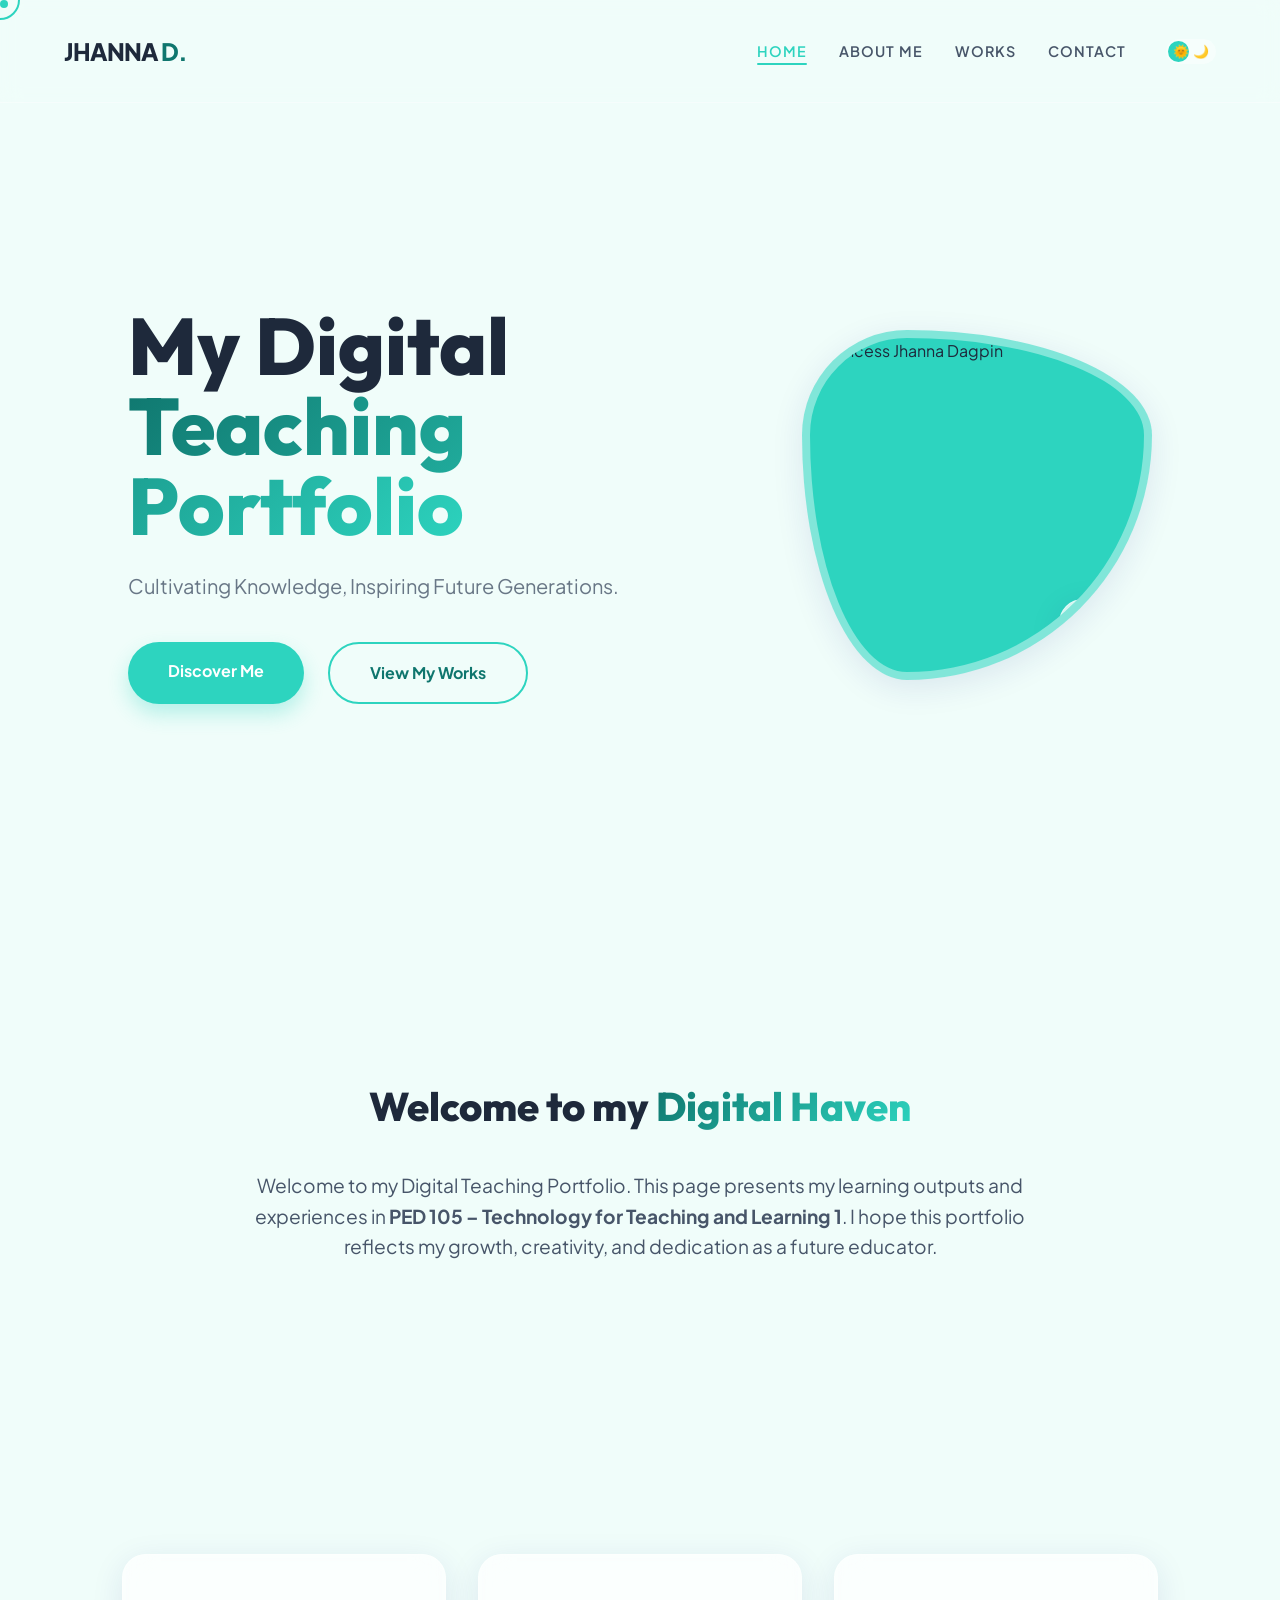
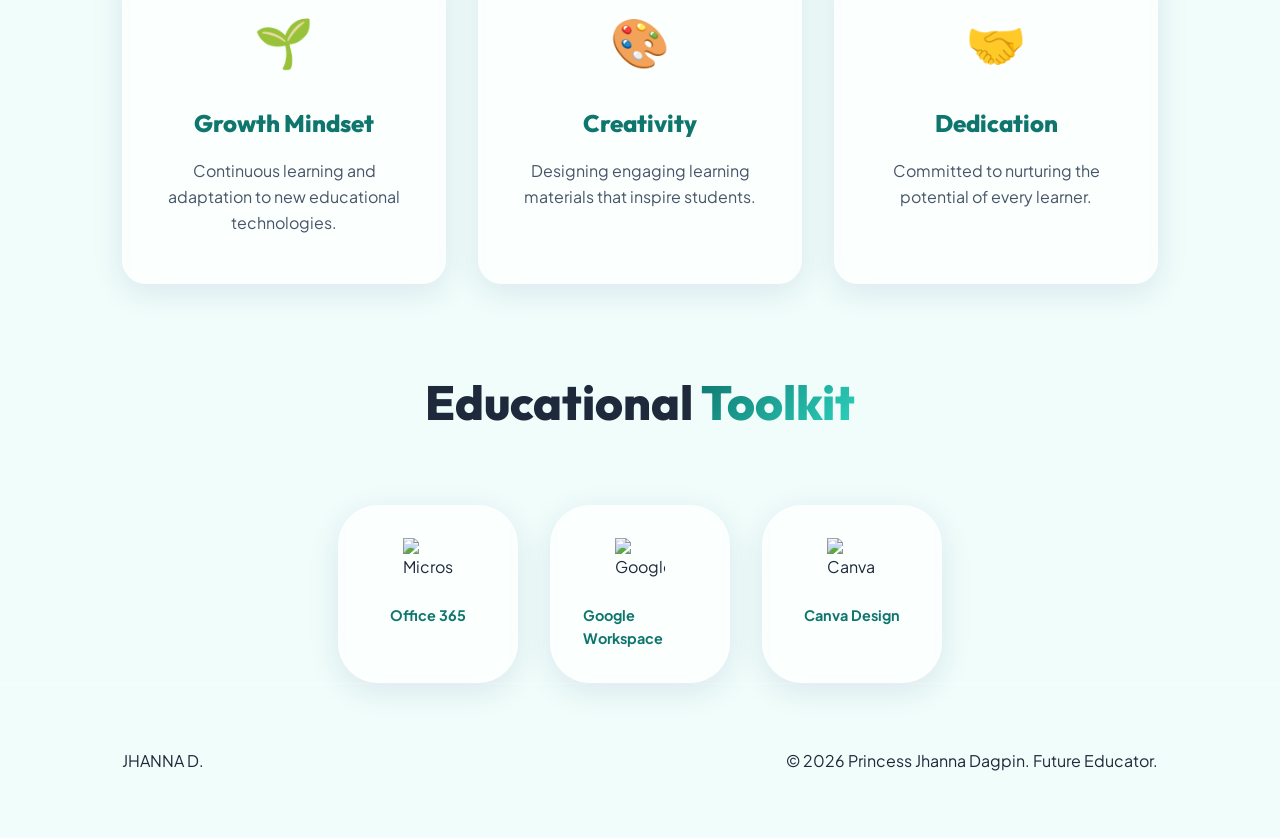
==== index.html @ bd480c18 "Add files via upload" ====
<!DOCTYPE html>
<html lang="en">

<head>
    <meta charset="UTF-8">
    <meta name="viewport" content="width=device-width, initial-scale=1.0">
    <title>Princess Jhanna Dagpin | Digital Teaching Portfolio</title>
    <meta name="description"
        content="Welcome to the Digital Teaching Portfolio of Princess Jhanna Dagpin, BPED 2 student at PED 105.">
    <link rel="preconnect" href="https://fonts.googleapis.com">
    <link rel="preconnect" href="https://fonts.gstatic.com" crossorigin>
    <link
        href="https://fonts.googleapis.com/css2?family=Outfit:wght@300;400;600;800&family=Plus+Jakarta+Sans:wght@300;400;600;700&display=swap"
        rel="stylesheet">
    <link rel="stylesheet" href="style.css">
    <script src="https://cdnjs.cloudflare.com/ajax/libs/three.js/r128/three.min.js"></script>
    <script src="https://cdnjs.cloudflare.com/ajax/libs/gsap/3.12.2/gsap.min.js"></script>
</head>

<body>
    <div id="loader">
        <div class="loader-content">
            <div class="loader-circle"></div>
            <span class="loader-text">JHANNA D.</span>
        </div>
    </div>

    <div class="cursor"></div>
    <div class="cursor-follower"></div>

    <div id="canvas-container"></div>

    <nav>
        <div class="logo">JHANNA<span> D.</span></div>
        <ul class="nav-links">
            <li><a href="index.html" class="active">Home</a></li>
            <li><a href="about.html">About Me</a></li>
            <li><a href="works.html">Works</a></li>
            <li><a href="contact.html">Contact</a></li>
            <div id="theme-toggle" class="theme-btn">
                <span class="sun">🌞</span>
                <span class="moon">🌙</span>
            </div>
        </ul>
    </nav>

    <main>
        <section id="hero">
            <div class="hero-content">
                <h1 class="reveal">My Digital<br><span class="accent">Teaching Portfolio</span></h1>
                <p class="hero-subtitle reveal">Cultivating Knowledge, Inspiring Future Generations.</p>
                <div class="hero-cta reveal">
                    <a href="about.html" class="btn primary">Discover Me</a>
                    <a href="works.html" class="btn secondary">View My Works</a>
                </div>
            </div>
            <div class="hero-visual reveal">
                <div class="profile-frame">
                    <img src="assets/about_profile.jpg" alt="Princess Jhanna Dagpin" class="profile-img">
                    <div class="floating-badge glass">
                        <span>BPED 2</span>
                    </div>
                </div>
            </div>
        </section>

        <section id="welcome">
            <div class="container">
                <div class="glass-panel welcome-card">
                    <h2>Welcome to my <span class="accent">Digital Haven</span></h2>
                    <p class="welcome-text">
                        Welcome to my Digital Teaching Portfolio. This page presents my learning outputs and experiences
                        in <strong>PED 105 – Technology for Teaching and Learning 1</strong>. I hope this portfolio
                        reflects my growth, creativity, and dedication as a future educator.
                    </p>
                </div>
            </div>
        </section>

        <section id="values">
            <div class="container">
                <div class="values-grid">
                    <div class="value-card glass">
                        <div class="value-icon">🌱</div>
                        <h3>Growth Mindset</h3>
                        <p>Continuous learning and adaptation to new educational technologies.</p>
                    </div>
                    <div class="value-card glass">
                        <div class="value-icon">🎨</div>
                        <h3>Creativity</h3>
                        <p>Designing engaging learning materials that inspire students.</p>
                    </div>
                    <div class="value-card glass">
                        <div class="value-icon">🤝</div>
                        <h3>Dedication</h3>
                        <p>Committed to nurturing the potential of every learner.</p>
                    </div>
                </div>
            </div>
        </section>

        <section id="tools">
            <div class="container">
                <h2 class="section-title">Educational <span class="accent">Toolkit</span></h2>
                <div class="tools-container">
                    <div class="tool-item glass">
                        <img src="https://cdn-icons-png.flaticon.com/512/732/732221.png" alt="Microsoft"
                            class="tool-icon">
                        <span>Office 365</span>
                    </div>
                    <div class="tool-item glass">
                        <img src="https://cdn-icons-png.flaticon.com/512/2991/2991148.png" alt="Google"
                            class="tool-icon">
                        <span>Google Workspace</span>
                    </div>
                    <div class="tool-item glass">
                        <img src="https://cdn-icons-png.flaticon.com/512/5968/5968923.png" alt="Canva"
                            class="tool-icon">
                        <span>Canva Design</span>
                    </div>
                </div>
            </div>
        </section>
    </main>

    <footer>
        <div class="container">
            <div class="footer-content">
                <div class="footer-logo">JHANNA<span> D.</span></div>
                <p>&copy; 2026 Princess Jhanna Dagpin. Future Educator.</p>
            </div>
        </div>
    </footer>

    <script src="script.js"></script>
</body>

</html>
---- style.css ----
:root {
    --mint-light: #f0fdfa;
    --mint-primary: #5eead4;
    --mint-vibrant: #2dd4bf;
    --mint-dark: #0f766e;
    --bg-dark: #020617;
    --text-primary: #1e293b;
    --text-secondary: #475569;
    --glass: rgba(255, 255, 255, 0.7);
    --glass-border: rgba(255, 255, 255, 0.4);
    --shadow: 0 8px 32px 0 rgba(31, 38, 135, 0.1);
}

[data-theme="dark"] {
    --mint-light: #0d1117;
    --text-primary: #f0fdfa;
    --text-secondary: #94a3b8;
    --glass: rgba(15, 23, 42, 0.86);
    --glass-border: rgba(94, 234, 212, 0.2);
    --bg-dark: #020617;
}

.theme-btn {
    width: 50px;
    height: 25px;
    background: var(--glass-border);
    border-radius: 20px;
    position: relative;
    cursor: pointer;
    display: flex;
    align-items: center;
    justify-content: space-around;
    padding: 0 5px;
    margin-left: 2rem;
    transition: all 0.3s ease;
}

.theme-btn span {
    font-size: 0.8rem;
    z-index: 1;
}

.theme-btn::after {
    content: '';
    position: absolute;
    width: 21px;
    height: 21px;
    background: var(--mint-vibrant);
    border-radius: 50%;
    left: 2px;
    transition: all 0.3s cubic-bezier(0.175, 0.885, 0.32, 1.275);
}

[data-theme="dark"] .theme-btn::after {
    left: 27px;
}

* {
    margin: 0;
    padding: 0;
    box-sizing: border-box;
}

body {
    font-family: 'Plus Jakarta Sans', sans-serif;
    background-color: var(--mint-light);
    color: var(--text-primary);
    overflow-x: hidden;
    line-height: 1.6;
}

h1,
h2,
h3 {
    font-family: 'Outfit', sans-serif;
    font-weight: 800;
}

/* Three.js Canvas Container */
#canvas-container {
    position: fixed;
    top: 0;
    left: 0;
    width: 100%;
    height: 100vh;
    z-index: -1;
    pointer-events: none;
}

/* Navigation */
nav {
    display: flex;
    justify-content: space-between;
    align-items: center;
    padding: 2rem 5%;
    position: fixed;
    width: 100%;
    top: 0;
    z-index: 100;
    backdrop-filter: blur(10px);
    background: rgba(240, 253, 250, 0.5);
    border-bottom: 1px solid var(--glass-border);
}

.logo {
    font-size: 1.5rem;
    font-weight: 800;
    letter-spacing: -1px;
    color: var(--text-primary);
}

.logo span {
    color: var(--mint-dark);
}

.nav-links {
    display: flex;
    align-items: center;
    list-style: none;
    gap: 0.5rem;
}

.nav-links li a {
    text-decoration: none;
    color: var(--text-secondary);
    margin-left: 1.5rem;
    font-weight: 600;
    font-size: 0.9rem;
    transition: all 0.3s ease;
    text-transform: uppercase;
    letter-spacing: 1px;
    position: relative;
    padding: 5px 0;
}

.nav-links li a:hover,
.nav-links li a.active {
    color: var(--mint-vibrant);
}

.nav-links li a.active::after {
    content: '';
    position: absolute;
    bottom: 0;
    left: 0;
    width: 100%;
    height: 2px;
    background: var(--mint-vibrant);
    border-radius: 5px;
}

/* About Page Specifics */
#about-hero {
    padding: 120px 0;
}

.about-grid {
    display: grid;
    grid-template-columns: 1fr 1.5fr;
    gap: 4rem;
    align-items: center;
}

.profile-card {
    padding: 10px;
    border-radius: 40px !important;
    overflow: hidden;
}

.about-img {
    width: 100%;
    height: auto;
    border-radius: 30px;
}

.about-text-card {
    padding: 3rem;
    text-align: left;
}

.about-text-card p {
    font-size: 1.1rem;
    margin-bottom: 2rem;
    color: var(--text-secondary);
}

.quote-box {
    border-left: 5px solid var(--mint-vibrant);
    padding-left: 1.5rem;
    margin-top: 3rem;
    font-style: italic;
    color: var(--mint-dark);
    font-weight: 600;
    font-size: 1.2rem;
}

/* Works Hero */
#works-hero {
    padding: 100px 0 50px;
}

.text-center {
    text-align: center;
}

/* Main Content */
main {
    padding-top: 100px;
}

.container {
    max-width: 1100px;
    margin: 0 auto;
    padding: 0 2rem;
}

/* Hero Section */
#hero {
    height: 90vh;
    display: flex;
    align-items: center;
    justify-content: space-between;
    padding: 0 10%;
    position: relative;
}

.hero-content {
    max-width: 600px;
}

h1 {
    font-size: clamp(3rem, 8vw, 5rem);
    line-height: 1;
    margin-bottom: 1.5rem;
    color: var(--text-primary);
}

.accent {
    background: linear-gradient(135deg, var(--mint-dark), var(--mint-vibrant));
    -webkit-background-clip: text;
    background-clip: text;
    -webkit-text-fill-color: transparent;
}

.hero-subtitle {
    font-size: 1.25rem;
    color: var(--text-secondary);
    margin-bottom: 2.5rem;
    opacity: 0.8;
}

.hero-cta {
    display: flex;
    gap: 1.5rem;
}

.btn {
    padding: 1rem 2.5rem;
    border-radius: 50px;
    text-decoration: none;
    font-weight: 700;
    transition: all 0.3s cubic-bezier(0.175, 0.885, 0.32, 1.275);
    display: inline-block;
}

.btn.primary {
    background: var(--mint-vibrant);
    color: white;
    box-shadow: 0 10px 20px rgba(45, 212, 191, 0.3);
}

.btn.primary:hover {
    transform: translateY(-5px);
    box-shadow: 0 15px 30px rgba(45, 212, 191, 0.4);
}

.btn.secondary {
    border: 2px solid var(--mint-vibrant);
    color: var(--mint-dark);
}

.btn.secondary:hover {
    background: var(--mint-light);
    transform: translateY(-5px);
}

/* Glass Panels */
.glass {
    background: var(--glass);
    backdrop-filter: blur(16px);
    -webkit-backdrop-filter: blur(16px);
    border: 1px solid var(--glass-border);
    border-radius: 24px;
    box-shadow: var(--shadow);
}

.hero-visual {
    flex: 1;
    display: flex;
    justify-content: flex-end;
    align-items: center;
}

.profile-frame {
    position: relative;
    width: 350px;
    height: 350px;
    border-radius: 30% 70% 70% 30% / 30% 30% 70% 70%;
    overflow: hidden;
    border: 8px solid var(--glass-border);
    box-shadow: var(--shadow);
    background: var(--mint-vibrant);
    animation: morph 8s ease-in-out infinite;
}

@keyframes morph {

    0%,
    100% {
        border-radius: 30% 70% 70% 30% / 30% 30% 70% 70%;
    }

    50% {
        border-radius: 60% 40% 30% 70% / 60% 30% 70% 40%;
    }
}

.profile-img {
    width: 100%;
    height: 100%;
    object-fit: cover;
    transition: transform 0.5s ease;
}

.profile-frame:hover .profile-img {
    transform: scale(1.1);
}

.floating-badge {
    position: absolute;
    bottom: 20px;
    right: -20px;
    padding: 0.8rem 1.5rem;
    font-weight: 800;
    color: var(--mint-dark);
    transform: rotate(-10deg);
}

.floating-card {
    padding: 2rem;
    display: flex;
    align-items: center;
    gap: 1.5rem;
    animation: float 6s ease-in-out infinite;
}

@keyframes float {

    0%,
    100% {
        transform: translateY(0) rotate(0);
    }

    50% {
        transform: translateY(-30px) rotate(5deg);
    }
}

.card-icon {
    width: 60px;
    height: 60px;
}

/* 3D Gallery Section */
#gallery {
    padding: 120px 0;
    background: radial-gradient(circle at center, rgba(45, 212, 191, 0.1) 0%, transparent 60%);
    overflow: hidden;
}

#gallery-container {
    height: 800px;
    width: 100%;
    position: relative;
    cursor: grab;
    margin-top: 2rem;
    overflow: hidden;
    border-radius: 40px !important;
    border: 2px solid rgba(45, 212, 191, 0.3);
    box-shadow: 0 0 50px rgba(45, 212, 191, 0.1);
}

/* Loader & Animations */
#loader {
    position: fixed;
    top: 0;
    left: 0;
    width: 100%;
    height: 100vh;
    background: var(--mint-light);
    display: flex;
    justify-content: center;
    align-items: center;
    z-index: 10000;
    transition: opacity 0.8s ease, visibility 0.8s;
}

.loader-content {
    text-align: center;
}

.loader-circle {
    width: 60px;
    height: 60px;
    border: 4px solid var(--mint-vibrant);
    border-top: 4px solid transparent;
    border-radius: 50%;
    animation: spin 1s cubic-bezier(0.55, 0.055, 0.675, 0.19) infinite;
    margin-bottom: 1.5rem;
    display: inline-block;
}

@keyframes spin {
    to {
        transform: rotate(360deg);
    }
}

/* Shared Component Logic */
.reveal-on-scroll {
    opacity: 0;
    transform: translateY(30px);
    transition: all 0.8s cubic-bezier(0.22, 1, 0.36, 1);
}

.reveal-on-scroll.visible {
    opacity: 1;
    transform: translateY(0);
}

.loader-text {
    display: block;
    font-size: 1.2rem;
    font-weight: 800;
    letter-spacing: 2px;
    color: var(--mint-dark);
}

@keyframes spin {
    to {
        transform: rotate(360deg);
    }
}

/* Custom Cursor */
.cursor {
    width: 8px;
    height: 8px;
    background: var(--mint-vibrant);
    border-radius: 50%;
    position: fixed;
    pointer-events: none;
    z-index: 9999;
}

.cursor-follower {
    width: 40px;
    height: 40px;
    border: 2px solid var(--mint-vibrant);
    border-radius: 50%;
    position: fixed;
    pointer-events: none;
    z-index: 9998;
    transition: transform 0.1s ease-out;
}

/* Values Section */
#values {
    padding: 80px 0;
}

.values-grid {
    display: grid;
    grid-template-columns: repeat(auto-fit, minmax(280px, 1fr));
    gap: 2rem;
}

.value-card {
    padding: 3rem 2rem;
    text-align: center;
    transition: all 0.4s cubic-bezier(0.175, 0.885, 0.32, 1.275);
}

.value-card:hover {
    transform: translateY(-10px);
    background: white;
}

.value-icon {
    font-size: 3rem;
    margin-bottom: 1.5rem;
}

.value-card h3 {
    font-size: 1.5rem;
    margin-bottom: 1rem;
    color: var(--mint-dark);
}

.value-card p {
    color: var(--text-secondary);
}

/* Reveal on Scroll */
.reveal-on-scroll {
    opacity: 0;
    transform: translateY(50px);
    transition: all 1s cubic-bezier(0.23, 1, 0.32, 1);
}

.reveal-on-scroll.visible {
    opacity: 1;
    transform: translateY(0);
}

/* Tilt effect class */
.tilt-card {
    transform-style: preserve-3d;
}

.tilt-content {
    transform: translateZ(50px);
}

/* Tools Section */
.tools-container {
    display: flex;
    justify-content: center;
    gap: 2rem;
    flex-wrap: wrap;
    margin-top: 3rem;
}

.tool-item {
    padding: 2rem;
    display: flex;
    flex-direction: column;
    align-items: center;
    gap: 1rem;
    width: 180px;
    transition: all 0.4s ease;
    border-radius: 40px !important;
}

.tool-item:hover {
    transform: translateY(-15px) scale(1.05);
    background: white;
}

.tool-icon {
    width: 50px;
    height: 50px;
}

.tool-item span {
    font-weight: 700;
    font-size: 0.9rem;
    color: var(--mint-dark);
}

/* Contact Section */
#contact {
    padding: 100px 0;
}

.contact-card {
    padding: 5rem;
    border-radius: 60px !important;
    text-align: center;
    overflow: hidden;
    position: relative;
}

.contact-card::before {
    content: '';
    position: absolute;
    top: -50%;
    left: -50%;
    width: 200%;
    height: 200%;
    background: radial-gradient(circle, rgba(94, 234, 212, 0.1) 0%, transparent 70%);
}

.contact-info h2 {
    font-size: 3rem;
    margin-bottom: 2rem;
}

.contact-info p {
    font-size: 1.2rem;
    color: var(--text-secondary);
    max-width: 600px;
    margin: 0 auto 3rem;
}

.contact-btn {
    padding: 1.2rem 3rem;
    background: var(--text-primary);
    color: var(--mint-light);
    text-decoration: none;
    border-radius: 50px;
    font-weight: 800;
    font-size: 1.1rem;
    display: inline-block;
    transition: all 0.3s ease;
}

.contact-btn:hover {
    transform: scale(1.05);
    background: var(--mint-dark);
}

.social-icons {
    margin-top: 3rem;
    display: flex;
    justify-content: center;
    gap: 2rem;
    color: var(--mint-vibrant);
    font-weight: 800;
    cursor: pointer;
}

.contact-details-grid {
    display: grid;
    grid-template-columns: repeat(auto-fit, minmax(280px, 1fr));
    gap: 2rem;
    margin: 4rem 0;
}

.contact-item-card {
    padding: 2.5rem 2rem;
    display: flex;
    align-items: center;
    gap: 1.5rem;
    transition: all 0.5s cubic-bezier(0.175, 0.885, 0.32, 1.275);
    text-align: left;
}

.contact-item-card:hover {
    transform: translateY(-12px) scale(1.03);
    background: var(--glass);
    border-color: var(--mint-vibrant);
}

.item-icon {
    font-size: 2.5rem;
    background: rgba(45, 212, 191, 0.1);
    width: 70px;
    height: 70px;
    display: flex;
    align-items: center;
    justify-content: center;
    border-radius: 20px;
}

.item-text .label {
    display: block;
    font-size: 0.8rem;
    text-transform: uppercase;
    letter-spacing: 2px;
    color: var(--mint-dark);
    font-weight: 800;
    margin-bottom: 0.2rem;
}

.item-text .value {
    font-size: 1.1rem;
    font-weight: 600;
    color: var(--text-primary);
}

.section-subtitle {
    font-size: 1.25rem;
    color: var(--text-secondary);
    margin: 1.5rem 0 3rem;
}

/* Footer Reveal */
footer {
    padding: 3rem 0;
    border-top: 1px solid var(--glass-border);
}

/* Welcome Section */
#welcome {
    padding: 100px 0;
}

.welcome-card {
    padding: 4rem;
    text-align: center;
}

.welcome-card h2 {
    font-size: 2.5rem;
    margin-bottom: 2rem;
}

.welcome-text {
    font-size: 1.2rem;
    color: var(--text-secondary);
    max-width: 800px;
    margin: 0 auto 3rem;
}

.profile-info {
    display: grid;
    grid-template-columns: repeat(auto-fit, minmax(200px, 1fr));
    gap: 2rem;
    text-align: left;
    background: rgba(45, 212, 191, 0.1);
    padding: 2rem;
    border-radius: 20px;
}

.info-item .label {
    display: block;
    font-size: 0.8rem;
    text-transform: uppercase;
    letter-spacing: 1px;
    color: var(--mint-dark);
    margin-bottom: 0.5rem;
    font-weight: 700;
}

.info-item .value {
    font-size: 1.1rem;
    font-weight: 600;
}

/* Portfolio Section */
#portfolio {
    padding: 100px 0;
}

.section-title {
    text-align: center;
    font-size: 3rem;
    margin-bottom: 4rem;
}

.portfolio-grid {
    display: grid;
    grid-template-columns: repeat(auto-fit, minmax(320px, 1fr));
    gap: 2rem;
}

.work-card {
    overflow: hidden;
    transition: all 0.5s ease;
    cursor: pointer;
}

.work-card:hover {
    transform: translateY(-15px) scale(1.02);
}

.work-img {
    height: 240px;
    background: linear-gradient(45deg, var(--mint-light), var(--mint-vibrant));
    border-radius: 20px;
    margin: 15px;
    position: relative;
    overflow: hidden;
}

.work-img::after {
    content: '';
    position: absolute;
    top: 0;
    left: 0;
    width: 100%;
    height: 100%;
    background: rgba(255, 255, 255, 0.2);
    transform: skewX(-45deg) translateX(-150%);
    transition: 0.5s;
}

.work-card:hover .work-img::after {
    transform: skewX(-45deg) translateX(150%);
}

.work-info {
    padding: 1.5rem 2rem 2rem;
}

.work-info h3 {
    margin-bottom: 0.5rem;
}

.tag {
    display: inline-block;
    padding: 0.4rem 1rem;
    background: var(--mint-light);
    color: var(--mint-dark);
    border-radius: 50px;
    font-size: 0.8rem;
    font-weight: 700;
    margin-top: 1rem;
}

/* Footer */
footer {
    padding: 4rem 0;
    border-top: 1px solid var(--glass-border);
}

.footer-content {
    display: flex;
    justify-content: space-between;
    align-items: center;
}

/* Mobile & Tablet Optimizations */
@media (max-width: 992px) {
    .about-grid {
        grid-template-columns: 1fr;
        gap: 2rem;
    }

    .hero-visual {
        justify-content: center;
        margin-top: 3rem;
    }
}

@media (max-width: 768px) {
    nav {
        padding: 1rem 5%;
    }

    .nav-links li a {
        margin-left: 0.8rem;
        font-size: 0.8rem;
    }

    .profile-frame {
        width: 280px;
        height: 280px;
    }

    h1 {
        font-size: 2.8rem;
    }

    .contact-card {
        padding: 2.5rem;
    }

    #gallery-container {
        height: 400px;
    }

    .cursor,
    .cursor-follower {
        display: none !important;
    }

    /* Disable custom cursor on touch */
}

/* Scrollbar Styling */
::-webkit-scrollbar {
    width: 10px;
}

::-webkit-scrollbar-track {
    background: var(--mint-light);
}

::-webkit-scrollbar-thumb {
    background: var(--mint-vibrant);
    border-radius: 10px;
}

::-webkit-scrollbar-thumb:hover {
    background: var(--mint-dark);
}

@media (max-width: 768px) {
    #hero {
        flex-direction: column;
        justify-content: center;
        text-align: center;
        height: auto;
        padding-top: 100px;
    }

    .hero-cta {
        justify-content: center;
    }

    .hero-visual {
        margin-top: 4rem;
    }

    .welcome-card {
        padding: 2rem;
    }
}
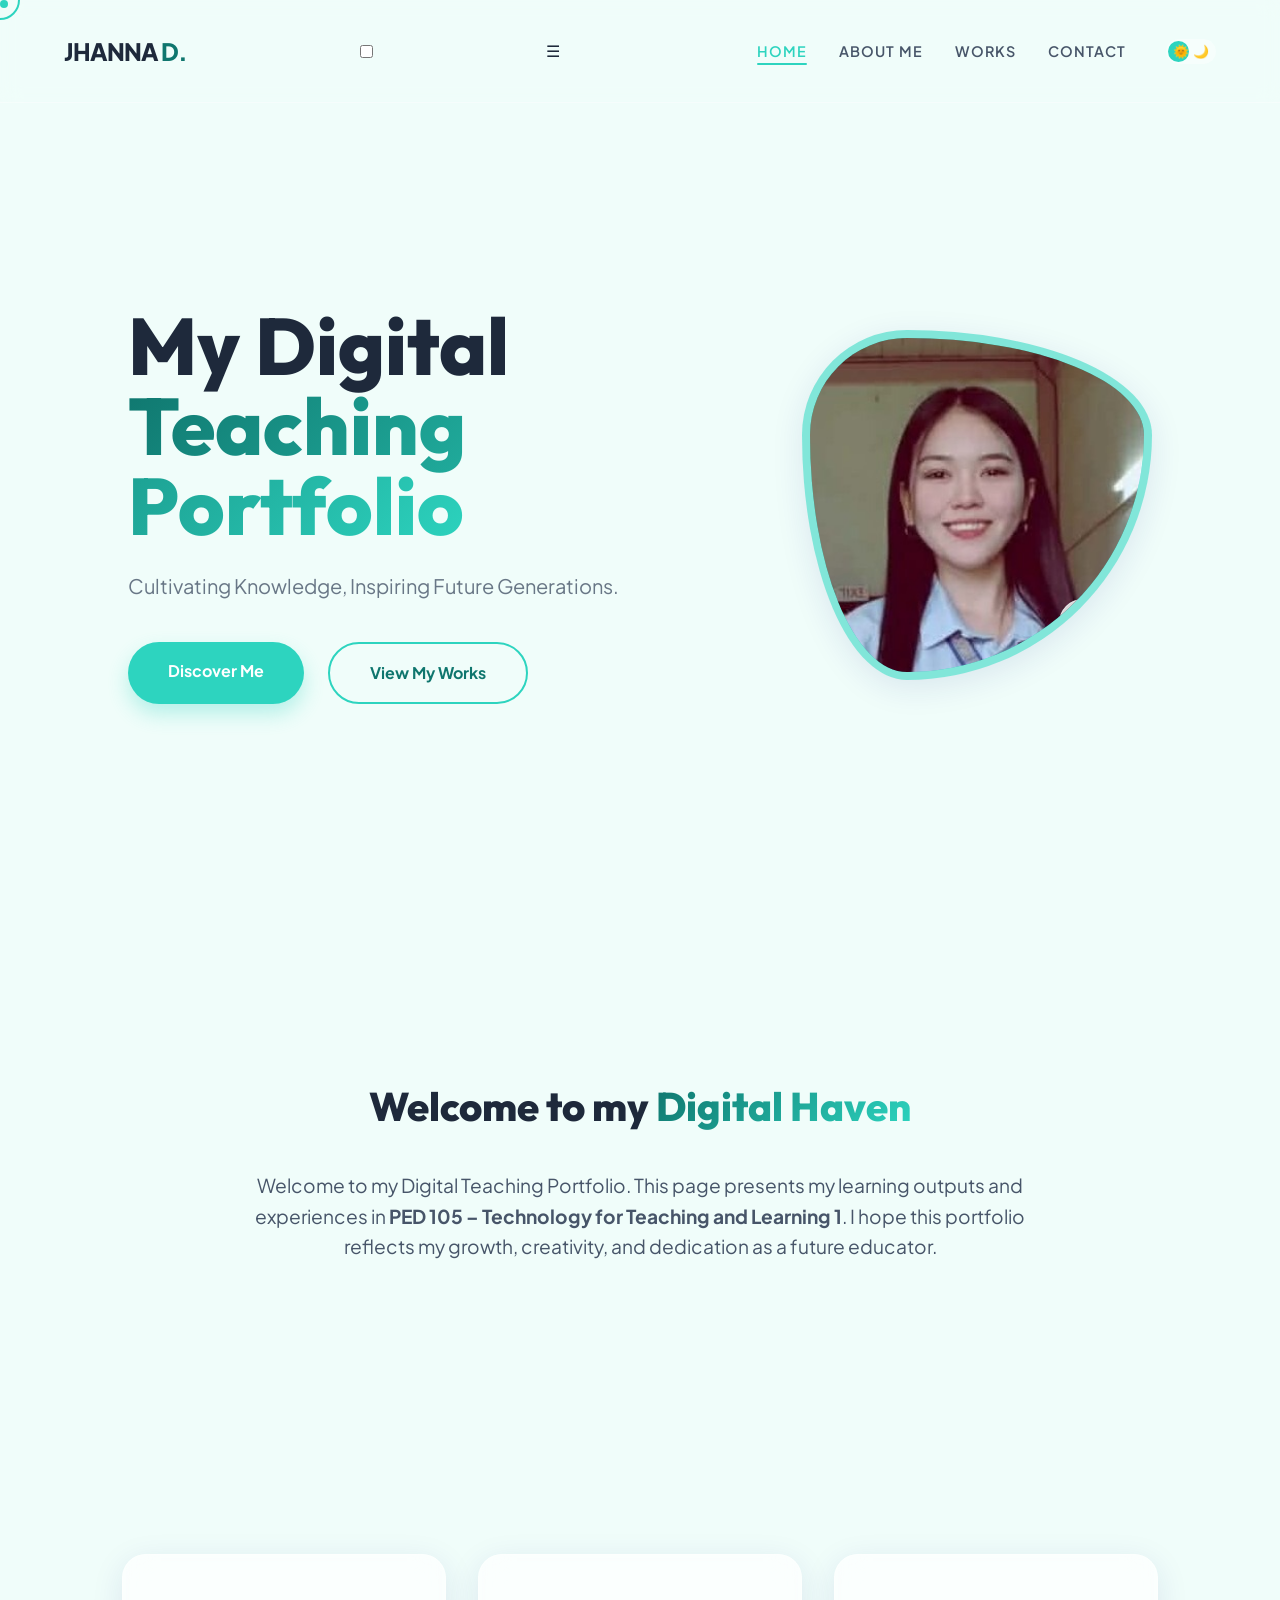
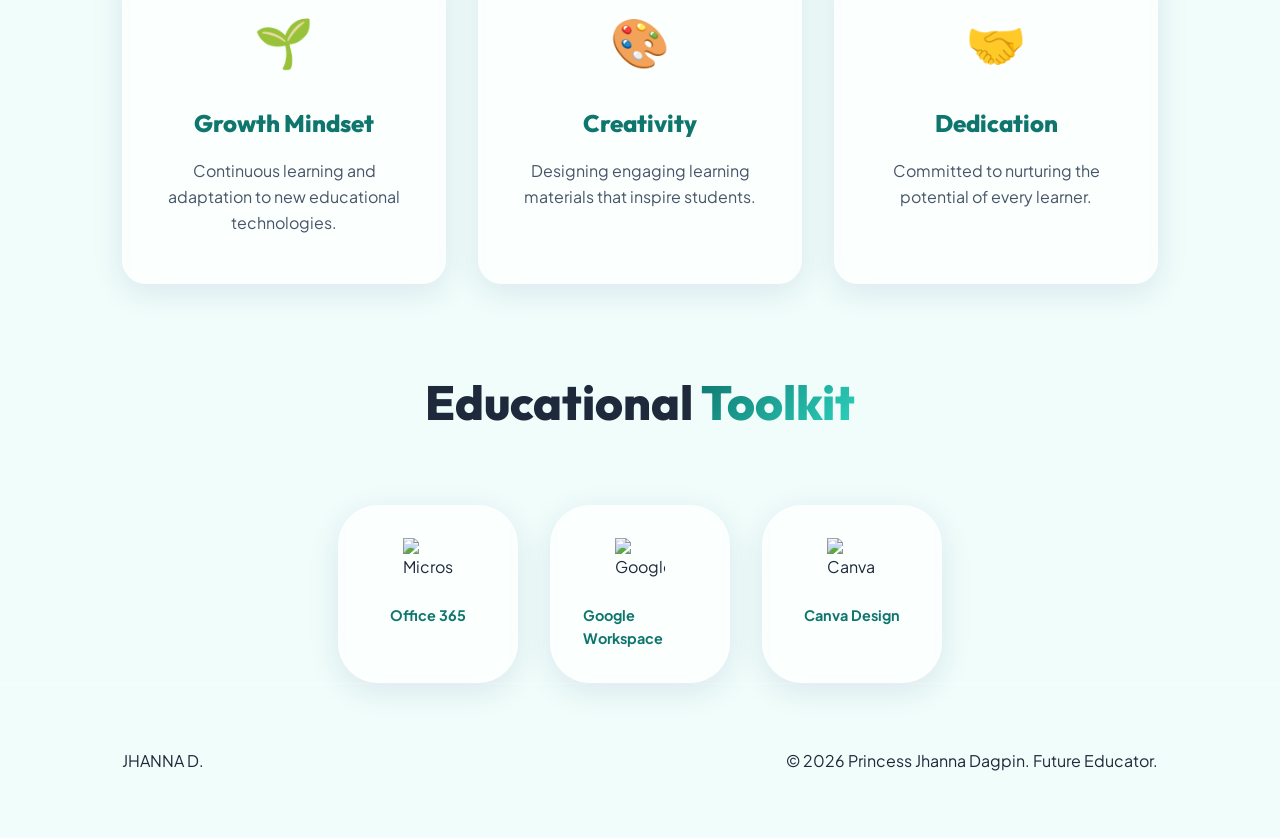
==== commit 5ed8312c: "Update index.html" ====
--- a/index.html
+++ b/index.html
@@ -32,15 +32,19 @@
 
     <nav>
         <div class="logo">JHANNA<span> D.</span></div>
+        <input type="checkbox" id="menu-toggle">
+        <label for="menu-toggle" class="menu-icon">&#9776;</label>
         <ul class="nav-links">
             <li><a href="index.html" class="active">Home</a></li>
             <li><a href="about.html">About Me</a></li>
             <li><a href="works.html">Works</a></li>
             <li><a href="contact.html">Contact</a></li>
-            <div id="theme-toggle" class="theme-btn">
-                <span class="sun">🌞</span>
-                <span class="moon">🌙</span>
-            </div>
+            <li>
+                <div id="theme-toggle" class="theme-btn">
+                    <span class="sun">🌞</span>
+                    <span class="moon">🌙</span>
+                </div>
+            </li>
         </ul>
     </nav>
 
@@ -56,7 +60,7 @@
             </div>
             <div class="hero-visual reveal">
                 <div class="profile-frame">
-                    <img src="assets/about_profile.jpg" alt="Princess Jhanna Dagpin" class="profile-img">
+                    <img src="about_profile.jpg" alt="Princess Jhanna Dagpin" class="profile-img">
                     <div class="floating-badge glass">
                         <span>BPED 2</span>
                     </div>
@@ -135,4 +139,4 @@
     <script src="script.js"></script>
 </body>
 
-</html>+</html>
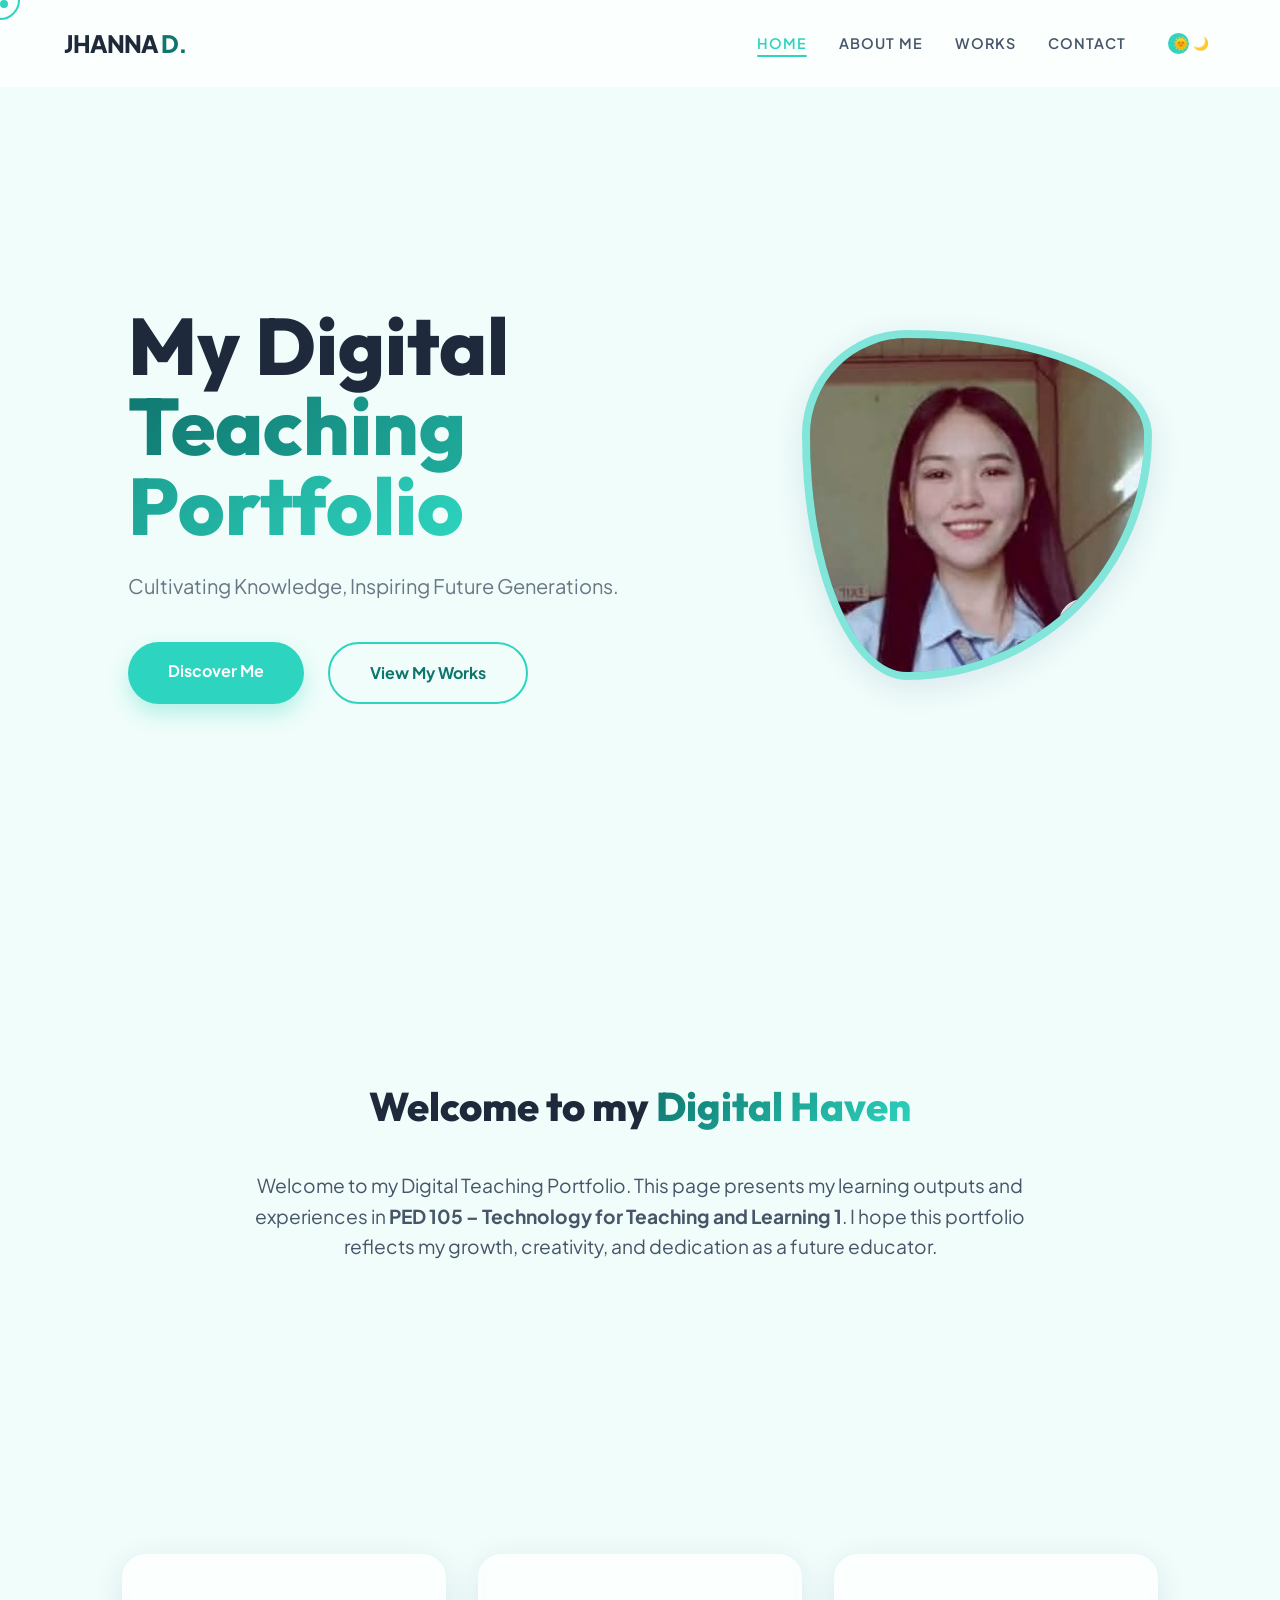
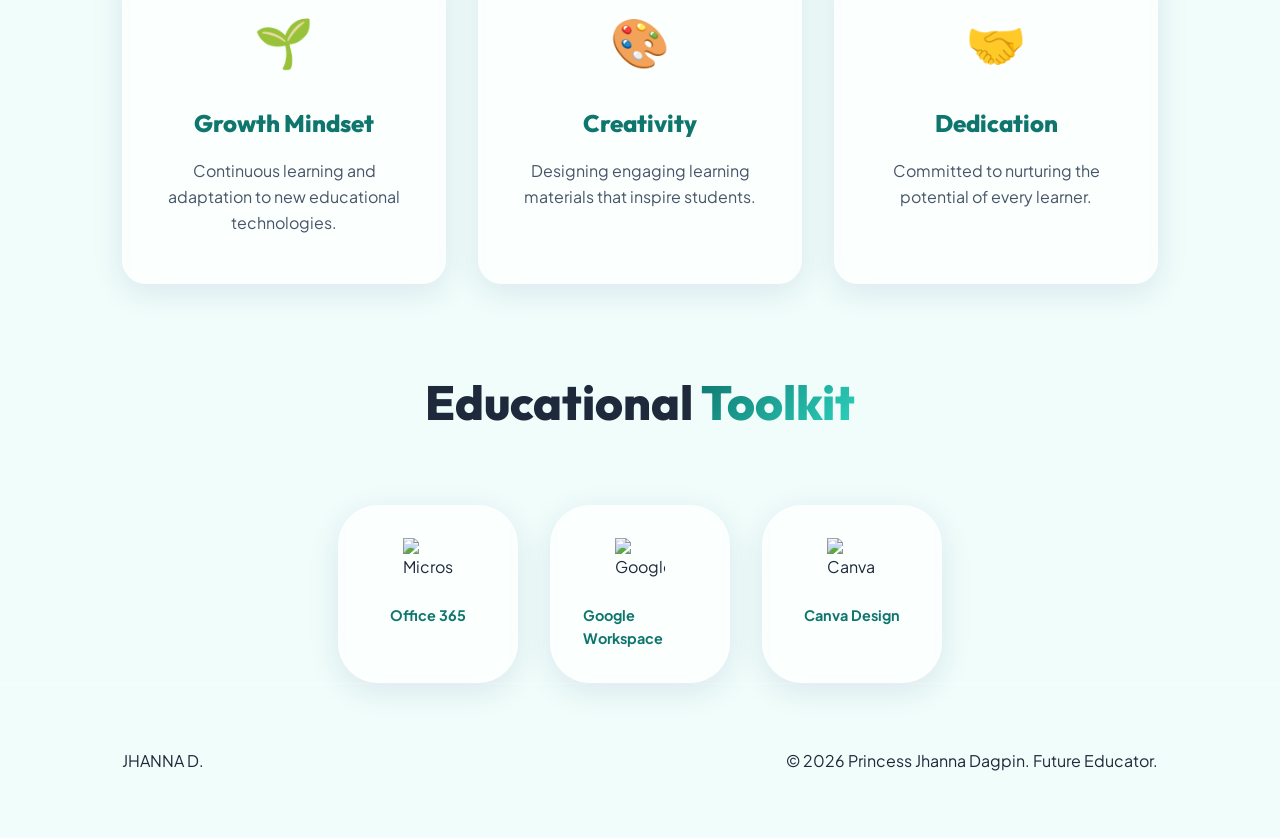
==== commit 5eb49245: "Update index.html" ====
--- a/index.html
+++ b/index.html
@@ -19,10 +19,16 @@
 
 <body>
     <div id="loader">
+        <div id="intro-3d"></div>
         <div class="loader-content">
             <div class="loader-circle"></div>
-            <span class="loader-text">JHANNA D.</span>
+            <div class="loader-ui">
+                <span class="loader-text">JHANNA D.</span>
+                <button id="launch-btn" class="btn primary">Launch Experience</button>
+                <p class="audio-note">Sound recommended 🎵</p>
+            </div>
         </div>
+        <audio id="intro-audio" src="courage.mp3" loop></audio>
     </div>
 
     <div class="cursor"></div>
--- a/style.css
+++ b/style.css
@@ -92,14 +92,16 @@
     display: flex;
     justify-content: space-between;
     align-items: center;
-    padding: 2rem 5%;
+    padding: 1.5rem 5%;
     position: fixed;
     width: 100%;
     top: 0;
-    z-index: 100;
-    backdrop-filter: blur(10px);
-    background: rgba(240, 253, 250, 0.5);
+    z-index: 1000;
+    backdrop-filter: blur(15px);
+    -webkit-backdrop-filter: blur(15px);
+    background: var(--glass);
     border-bottom: 1px solid var(--glass-border);
+    transition: all 0.3s ease;
 }
 
 .logo {
@@ -107,10 +109,23 @@
     font-weight: 800;
     letter-spacing: -1px;
     color: var(--text-primary);
+    white-space: nowrap;
 }
 
 .logo span {
     color: var(--mint-dark);
+}
+
+#menu-toggle {
+    display: none;
+}
+
+.menu-icon {
+    display: none;
+    font-size: 1.5rem;
+    cursor: pointer;
+    color: var(--text-primary);
+    z-index: 101;
 }
 
 .nav-links {
@@ -397,15 +412,27 @@
     left: 0;
     width: 100%;
     height: 100vh;
-    background: var(--mint-light);
+    background: #020617;
+    /* Dark background for starfield */
     display: flex;
     justify-content: center;
     align-items: center;
     z-index: 10000;
-    transition: opacity 0.8s ease, visibility 0.8s;
+    transition: opacity 1s ease;
+}
+
+#intro-3d {
+    position: absolute;
+    top: 0;
+    left: 0;
+    width: 100%;
+    height: 100%;
+    z-index: 1;
 }
 
 .loader-content {
+    position: relative;
+    z-index: 2;
     text-align: center;
 }
 
@@ -420,6 +447,11 @@
     display: inline-block;
 }
 
+.loader-circle.hide {
+    opacity: 0;
+    visibility: hidden;
+}
+
 @keyframes spin {
     to {
         transform: rotate(360deg);
@@ -443,7 +475,7 @@
     font-size: 1.2rem;
     font-weight: 800;
     letter-spacing: 2px;
-    color: var(--mint-dark);
+    color: #ffffff;
 }
 
 @keyframes spin {
@@ -569,8 +601,11 @@
 }
 
 /* Contact Section */
-#contact {
-    padding: 100px 0;
+#contact,
+#contact-hero {
+    padding: 120px 0 80px;
+    position: relative;
+    z-index: 1;
 }
 
 .contact-card {
@@ -644,12 +679,19 @@
     gap: 1.5rem;
     transition: all 0.5s cubic-bezier(0.175, 0.885, 0.32, 1.275);
     text-align: left;
+    text-decoration: none;
+    /* Remove underline for links */
 }
 
 .contact-item-card:hover {
     transform: translateY(-12px) scale(1.03);
-    background: var(--glass);
+    background: white;
     border-color: var(--mint-vibrant);
+    box-shadow: 0 20px 40px rgba(45, 212, 191, 0.2);
+}
+
+.contact-item-card.interactive {
+    cursor: pointer;
 }
 
 .item-icon {
@@ -825,53 +867,157 @@
 @media (max-width: 992px) {
     .about-grid {
         grid-template-columns: 1fr;
-        gap: 2rem;
+        gap: 3rem;
+        text-align: center;
+    }
+
+    .about-text-card {
+        padding: 2rem;
     }
 
     .hero-visual {
         justify-content: center;
         margin-top: 3rem;
     }
+
+    .container {
+        padding: 0 1.5rem;
+    }
 }
 
 @media (max-width: 768px) {
-    nav {
-        padding: 1rem 5%;
+
+    /* Mobile Navigation */
+    .menu-icon {
+        display: block;
+    }
+
+    .nav-links {
+        position: fixed;
+        right: -100%;
+        top: 0;
+        flex-direction: column;
+        justify-content: center;
+        background: var(--glass);
+        backdrop-filter: blur(25px);
+        width: 100%;
+        height: 100vh;
+        padding: 2rem;
+        gap: 2.5rem;
+        transition: 0.5s cubic-bezier(0.4, 0, 0.2, 1);
+        border-bottom: none;
+        z-index: 999;
+    }
+
+    #menu-toggle:checked~.nav-links {
+        right: 0;
     }
 
     .nav-links li a {
-        margin-left: 0.8rem;
-        font-size: 0.8rem;
-    }
-
-    .profile-frame {
-        width: 280px;
-        height: 280px;
+        margin-left: 0;
+        font-size: 1.1rem;
+    }
+
+    /* Hero adjustments */
+    #hero {
+        flex-direction: column;
+        height: auto;
+        padding-top: 120px;
+        text-align: center;
+        justify-content: center;
+    }
+
+    .hero-content {
+        order: 1;
+        margin-bottom: 2rem;
+    }
+
+    .hero-visual {
+        order: 2;
+        margin-bottom: 3rem;
+    }
+
+    .hero-cta {
+        justify-content: center;
     }
 
     h1 {
         font-size: 2.8rem;
     }
 
+    .profile-frame {
+        width: 260px;
+        height: 260px;
+    }
+
+    /* Sections */
+    #welcome {
+        padding: 60px 0;
+    }
+
+    .welcome-card {
+        padding: 2rem;
+    }
+
+    .section-title {
+        font-size: 2.2rem;
+        margin-bottom: 2rem;
+    }
+
+    /* Cards */
+    .portfolio-grid {
+        grid-template-columns: 1fr;
+    }
+
     .contact-card {
-        padding: 2.5rem;
-    }
-
+        padding: 2.5rem 1.5rem;
+    }
+
+    #contact,
+    #contact-hero {
+        padding-top: 100px;
+    }
+
+    .contact-item-card {
+        flex-direction: column;
+        text-align: center;
+        padding: 2rem 1rem;
+    }
+
+    /* 3D Gallery fix */
     #gallery-container {
-        height: 400px;
+        height: 450px;
     }
 
     .cursor,
     .cursor-follower {
         display: none !important;
     }
-
-    /* Disable custom cursor on touch */
+}
+
+@media (max-width: 480px) {
+    h1 {
+        font-size: 2.22rem;
+    }
+
+    .profile-frame {
+        width: 220px;
+        height: 220px;
+    }
+
+    .btn {
+        width: 100%;
+        text-align: center;
+    }
+
+    .hero-cta {
+        flex-direction: column;
+    }
 }
 
 /* Scrollbar Styling */
 ::-webkit-scrollbar {
-    width: 10px;
+    width: 8px;
 }
 
 ::-webkit-scrollbar-track {
@@ -886,25 +1032,3 @@
 ::-webkit-scrollbar-thumb:hover {
     background: var(--mint-dark);
 }
-
-@media (max-width: 768px) {
-    #hero {
-        flex-direction: column;
-        justify-content: center;
-        text-align: center;
-        height: auto;
-        padding-top: 100px;
-    }
-
-    .hero-cta {
-        justify-content: center;
-    }
-
-    .hero-visual {
-        margin-top: 4rem;
-    }
-
-    .welcome-card {
-        padding: 2rem;
-    }
-}
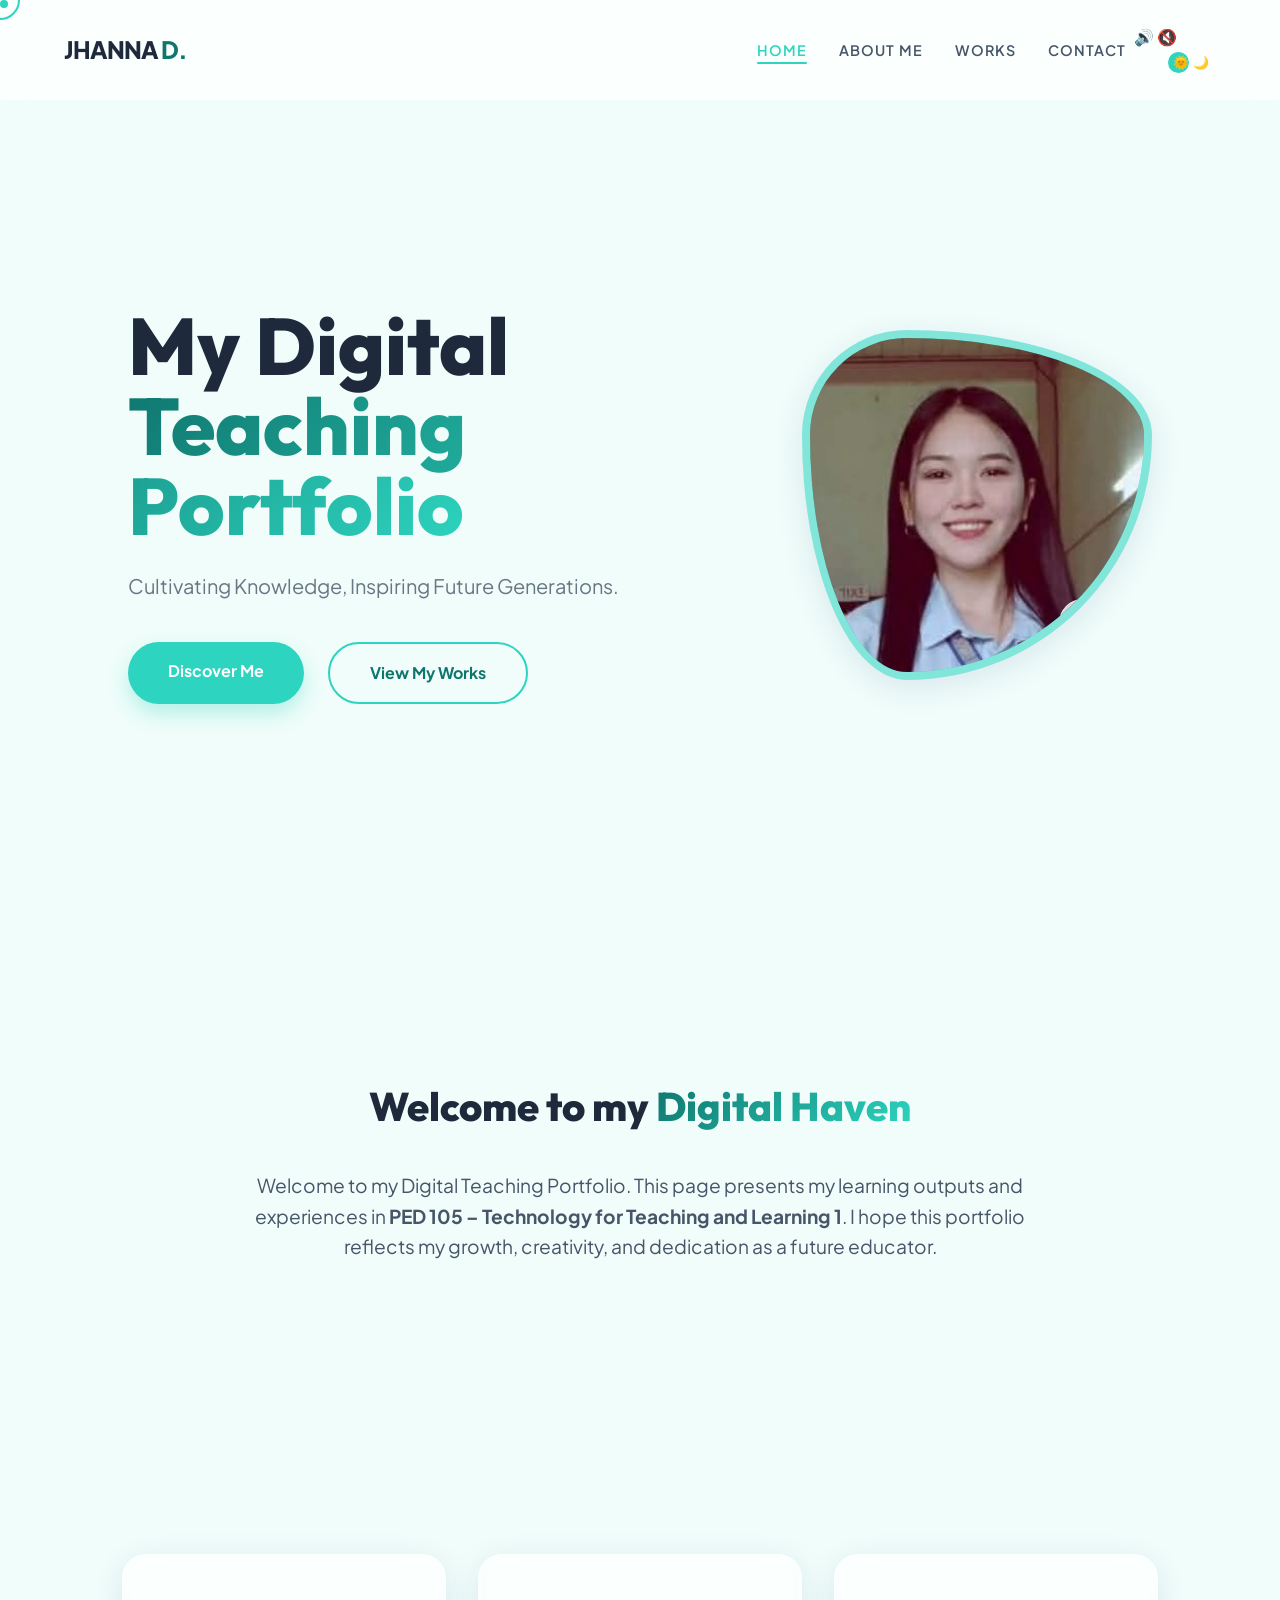
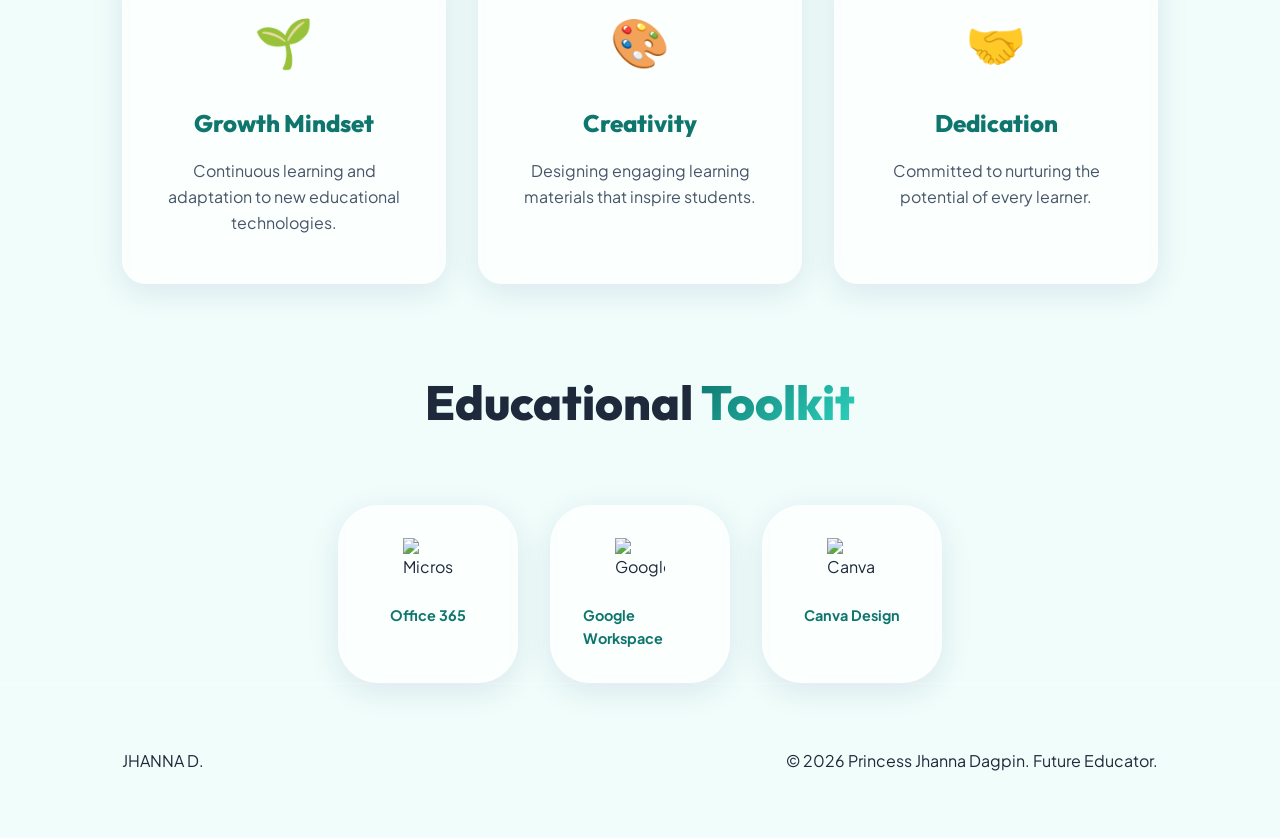
==== commit 4d552e51: "Refactor index.html structure and add audio controls" ====
--- a/index.html
+++ b/index.html
@@ -46,9 +46,15 @@
             <li><a href="works.html">Works</a></li>
             <li><a href="contact.html">Contact</a></li>
             <li>
-                <div id="theme-toggle" class="theme-btn">
-                    <span class="sun">🌞</span>
-                    <span class="moon">🌙</span>
+                <div class="nav-controls">
+                    <div id="audio-toggle" class="control-btn mute-btn">
+                        <span class="unmuted">🔊</span>
+                        <span class="muted hide">🔇</span>
+                    </div>
+                    <div id="theme-toggle" class="control-btn theme-btn">
+                        <span class="sun">🌞</span>
+                        <span class="moon">🌙</span>
+                    </div>
                 </div>
             </li>
         </ul>
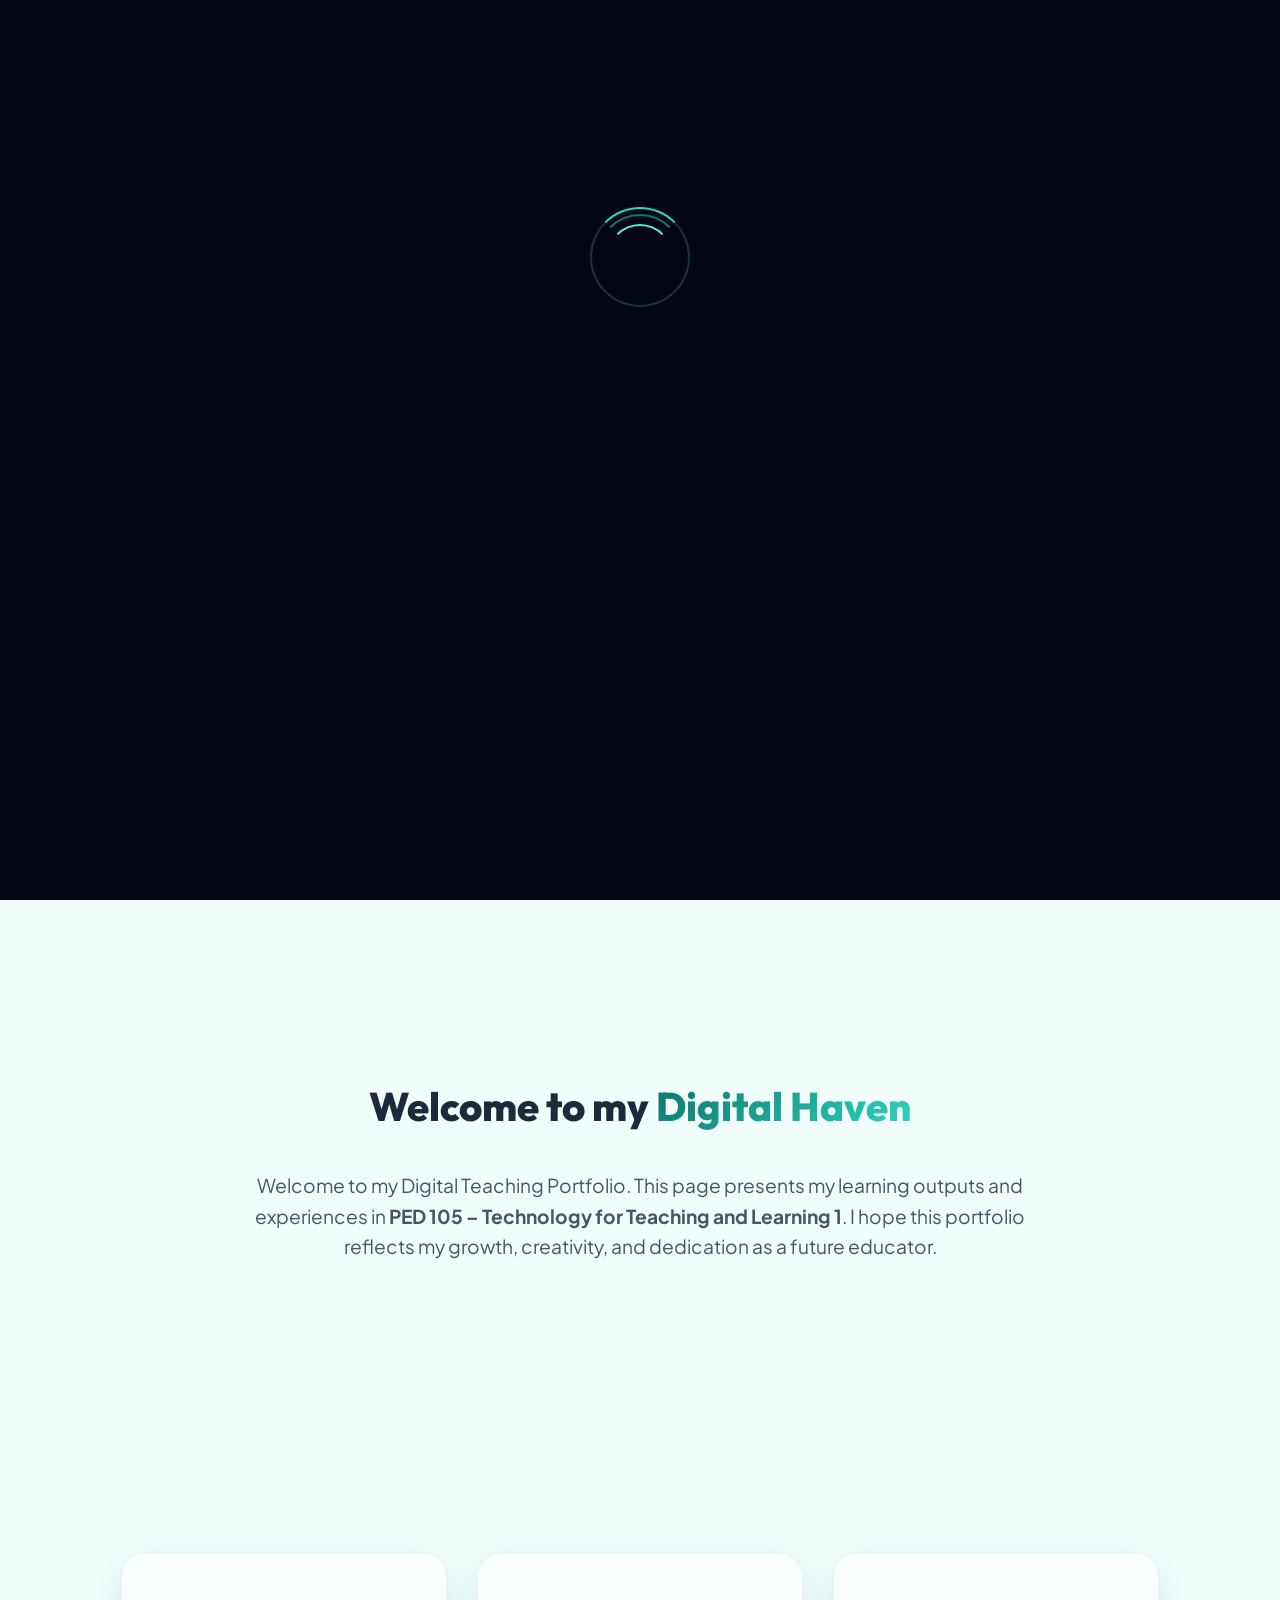
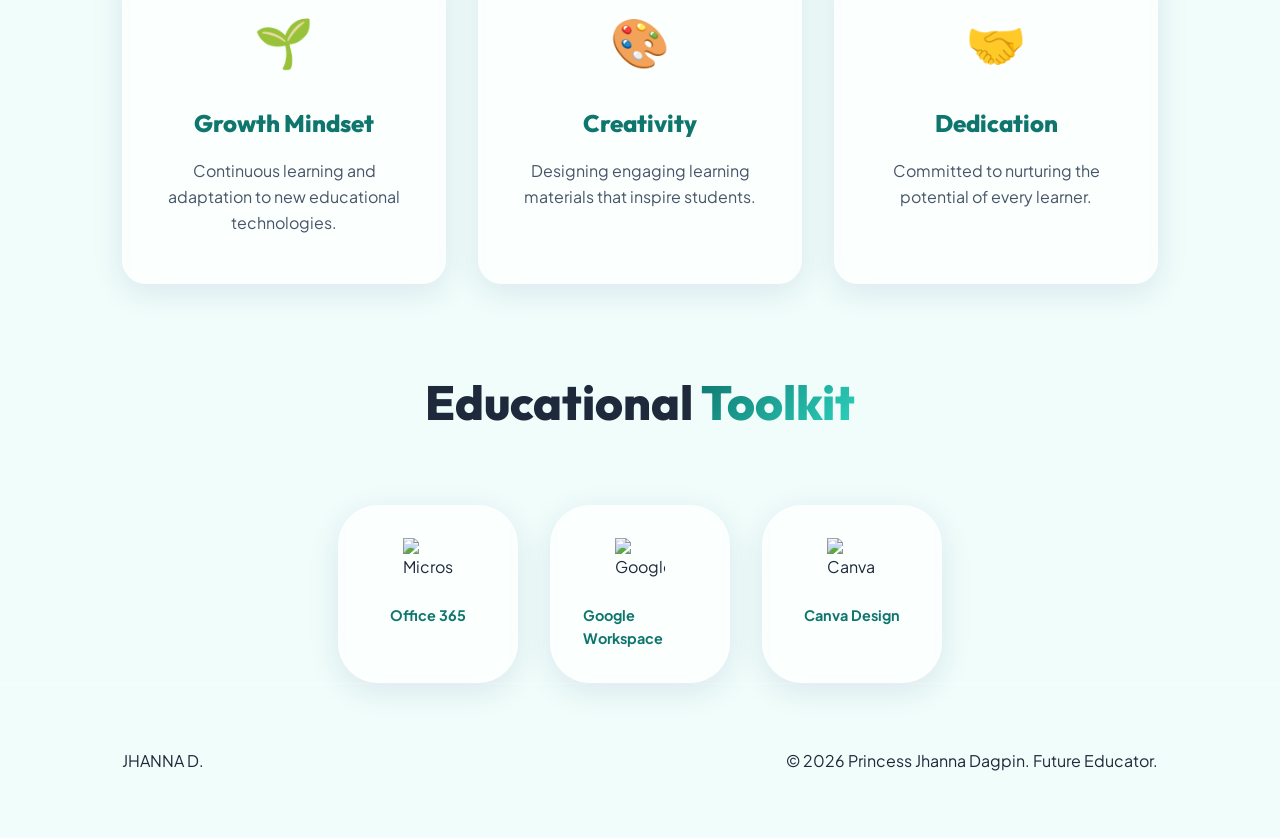
==== commit 2b85d097: "Update index.html" ====
--- a/index.html
+++ b/index.html
@@ -6,7 +6,16 @@
     <meta name="viewport" content="width=device-width, initial-scale=1.0">
     <title>Princess Jhanna Dagpin | Digital Teaching Portfolio</title>
     <meta name="description"
-        content="Welcome to the Digital Teaching Portfolio of Princess Jhanna Dagpin, BPED 2 student at PED 105.">
+        content="Welcome to the Digital Teaching Portfolio of Princess Jhanna Dagpin, BPED 2 student at PED 105. Explore interactive 3D learning outputs.">
+
+    <!-- Open Graph / Pro Social Sharing -->
+    <meta property="og:type" content="website">
+    <meta property="og:title" content="Princess Jhanna Dagpin | Digital Portfolio">
+    <meta property="og:description"
+        content="Experience the interactive Digital Teaching Portfolio of Princess Jhanna. Future Educator & Digital Creator.">
+    <meta property="og:image" content="profile.jpg">
+    <meta name="theme-color" content="#111827">
+
     <link rel="preconnect" href="https://fonts.googleapis.com">
     <link rel="preconnect" href="https://fonts.gstatic.com" crossorigin>
     <link
@@ -24,11 +33,17 @@
             <div class="loader-circle"></div>
             <div class="loader-ui">
                 <span class="loader-text">JHANNA D.</span>
+                <p class="loader-welcome">
+                    Welcome to my Digital Teaching Portfolio. This page presents my learning outputs and experiences in
+                    PED 105 – Technology for Teaching and Learning 1. I hope this portfolio reflects my growth,
+                    creativity, and dedication as a future educator.
+                </p>
                 <button id="launch-btn" class="btn primary">Launch Experience</button>
                 <p class="audio-note">Sound recommended 🎵</p>
             </div>
         </div>
         <audio id="intro-audio" src="courage.mp3" loop></audio>
+        <audio id="click-sound" src="click.mp3" preload="auto"></audio>
     </div>
 
     <div class="cursor"></div>
@@ -44,6 +59,9 @@
             <li><a href="index.html" class="active">Home</a></li>
             <li><a href="about.html">About Me</a></li>
             <li><a href="works.html">Works</a></li>
+            <li class="new-nav"><a href="ict-policies.html">ICT Policies & Safety</a></li>
+            <li class="new-nav"><a href="non-digital.html">Non-Digital Tools</a></li>
+            <li class="new-nav"><a href="learning-design.html">Learning Design</a></li>
             <li><a href="contact.html">Contact</a></li>
             <li>
                 <div class="nav-controls">
@@ -64,7 +82,9 @@
         <section id="hero">
             <div class="hero-content">
                 <h1 class="reveal">My Digital<br><span class="accent">Teaching Portfolio</span></h1>
-                <p class="hero-subtitle reveal">Cultivating Knowledge, Inspiring Future Generations.</p>
+                <p class="hero-subtitle reveal">
+                    I am a <span id="typewriter" class="accent"></span>
+                </p>
                 <div class="hero-cta reveal">
                     <a href="about.html" class="btn primary">Discover Me</a>
                     <a href="works.html" class="btn secondary">View My Works</a>
@@ -148,6 +168,26 @@
         </div>
     </footer>
 
+    <!-- Floating Quick Navigation (FAB) -->
+    <div class="fab-container">
+        <button class="fab-btn glass" aria-label="Quick Navigation">
+            <span class="fab-icon">+</span>
+        </button>
+        <div class="fab-menu">
+            <a href="works.html" class="fab-item glass" title="Works">📁</a>
+            <a href="about.html" class="fab-item glass" title="About">👤</a>
+            <a href="contact.html" class="fab-item glass" title="Contact">📧</a>
+        </div>
+    </div>
+
+    <!-- Image Lightbox Modal -->
+    <div id="lightbox" class="lightbox">
+        <span class="lightbox-close">&times;</span>
+        <div class="lightbox-content">
+            <img id="lightbox-img" src="" alt="Full View">
+        </div>
+    </div>
+
     <script src="script.js"></script>
 </body>
 
--- a/style.css
+++ b/style.css
@@ -20,7 +20,14 @@
     --bg-dark: #020617;
 }
 
-.theme-btn {
+.nav-controls {
+    display: flex;
+    align-items: center;
+    gap: 1.5rem;
+    margin-left: 2rem;
+}
+
+.control-btn {
     width: 50px;
     height: 25px;
     background: var(--glass-border);
@@ -31,28 +38,40 @@
     align-items: center;
     justify-content: space-around;
     padding: 0 5px;
-    margin-left: 2rem;
     transition: all 0.3s ease;
 }
 
-.theme-btn span {
+.control-btn span {
     font-size: 0.8rem;
     z-index: 1;
 }
 
-.theme-btn::after {
+.control-btn::after {
     content: '';
     position: absolute;
     width: 21px;
     height: 21px;
     background: var(--mint-vibrant);
     border-radius: 50%;
+    transition: all 0.3s cubic-bezier(0.175, 0.885, 0.32, 1.275);
     left: 2px;
-    transition: all 0.3s cubic-bezier(0.175, 0.885, 0.32, 1.275);
+}
+
+.mute-btn::after {
+    display: none;
+    /* Audio toggle uses icons, no slider needed */
+}
+
+.theme-btn::after {
+    display: block;
 }
 
 [data-theme="dark"] .theme-btn::after {
     left: 27px;
+}
+
+.hide {
+    display: none !important;
 }
 
 * {
@@ -138,14 +157,15 @@
 .nav-links li a {
     text-decoration: none;
     color: var(--text-secondary);
-    margin-left: 1.5rem;
+    margin-left: 0.9rem;
     font-weight: 600;
-    font-size: 0.9rem;
+    font-size: 0.76rem;
     transition: all 0.3s ease;
     text-transform: uppercase;
-    letter-spacing: 1px;
+    letter-spacing: 0.5px;
     position: relative;
     padding: 5px 0;
+    white-space: nowrap;
 }
 
 .nav-links li a:hover,
@@ -434,17 +454,82 @@
     position: relative;
     z-index: 2;
     text-align: center;
+    display: flex;
+    flex-direction: column;
+    align-items: center;
+    gap: 2rem;
+}
+
+.loader-ui {
+    display: flex;
+    flex-direction: column;
+    align-items: center;
+    gap: 1.5rem;
+    opacity: 0;
+}
+
+.loader-ui.visible {
+    opacity: 1;
+    transform: translateY(0);
+}
+
+.audio-note {
+    color: rgba(255, 255, 255, 0.6);
+    font-size: 0.8rem;
+    font-weight: 600;
+    letter-spacing: 1px;
+}
+
+#launch-btn {
+    padding: 1rem 3rem;
+    font-size: 1.1rem;
+    letter-spacing: 1px;
+    background: var(--mint-vibrant);
+    border: none;
+    cursor: pointer;
+    box-shadow: 0 0 30px rgba(45, 212, 191, 0.4);
+}
+
+#launch-btn:hover {
+    transform: scale(1.05) translateY(-3px);
+    box-shadow: 0 0 50px rgba(45, 212, 191, 0.6);
 }
 
 .loader-circle {
-    width: 60px;
-    height: 60px;
-    border: 4px solid var(--mint-vibrant);
-    border-top: 4px solid transparent;
+    width: 100px;
+    height: 100px;
+    border: 2px solid rgba(94, 234, 212, 0.2);
+    border-top: 2px solid var(--mint-vibrant);
     border-radius: 50%;
-    animation: spin 1s cubic-bezier(0.55, 0.055, 0.675, 0.19) infinite;
-    margin-bottom: 1.5rem;
-    display: inline-block;
+    position: relative;
+    animation: spin 2s linear infinite;
+    margin-bottom: 2rem;
+}
+
+.loader-circle::before,
+.loader-circle::after {
+    content: '';
+    position: absolute;
+    border-radius: 50%;
+    border: 2px solid transparent;
+}
+
+.loader-circle::before {
+    top: 5px;
+    left: 5px;
+    right: 5px;
+    bottom: 5px;
+    border-top-color: #0f766e;
+    animation: spin 3s linear infinite;
+}
+
+.loader-circle::after {
+    top: 15px;
+    left: 15px;
+    right: 15px;
+    bottom: 15px;
+    border-top-color: #5eead4;
+    animation: spin 1.5s linear infinite reverse;
 }
 
 .loader-circle.hide {
@@ -472,10 +557,20 @@
 
 .loader-text {
     display: block;
-    font-size: 1.2rem;
+    font-size: 1.5rem;
     font-weight: 800;
-    letter-spacing: 2px;
-    color: #ffffff;
+    letter-spacing: 4px;
+    color: var(--mint-vibrant);
+    margin-bottom: 0.5rem;
+}
+
+.loader-welcome {
+    max-width: 500px;
+    color: rgba(255, 255, 255, 0.85);
+    font-size: 0.95rem;
+    line-height: 1.6;
+    margin-bottom: 2rem;
+    padding: 0 1.5rem;
 }
 
 @keyframes spin {
@@ -1032,3 +1127,291 @@
 ::-webkit-scrollbar-thumb:hover {
     background: var(--mint-dark);
 }
+
+/* 3D Tilt Support */
+.work-card,
+.value-card,
+.tool-item,
+.profile-frame {
+    transform-style: preserve-3d;
+    transition: transform 0.1s ease-out;
+}
+
+/* --- Floating Action Button (FAB) --- */
+.fab-container {
+    position: fixed;
+    bottom: 30px;
+    right: 30px;
+    z-index: 2000;
+    display: flex;
+    flex-direction: column-reverse;
+    align-items: center;
+    gap: 15px;
+}
+
+.fab-btn {
+    width: 60px;
+    height: 60px;
+    border-radius: 50%;
+    border: none;
+    background: var(--mint-vibrant);
+    color: white;
+    font-size: 24px;
+    cursor: pointer;
+    box-shadow: 0 10px 25px rgba(45, 212, 191, 0.4);
+    display: flex;
+    align-items: center;
+    justify-content: center;
+    transition: transform 0.4s cubic-bezier(0.175, 0.885, 0.32, 1.275);
+}
+
+.fab-container:hover .fab-btn {
+    transform: rotate(45deg);
+}
+
+.fab-menu {
+    display: flex;
+    flex-direction: column;
+    gap: 12px;
+    opacity: 0;
+    pointer-events: none;
+    transform: translateY(20px);
+    transition: all 0.4s cubic-bezier(0.175, 0.885, 0.32, 1.275);
+}
+
+.fab-container:hover .fab-menu {
+    opacity: 1;
+    pointer-events: auto;
+    transform: translateY(0);
+}
+
+.fab-item {
+    width: 50px;
+    height: 50px;
+    border-radius: 50%;
+    background: var(--glass-bg);
+    display: flex;
+    align-items: center;
+    justify-content: center;
+    text-decoration: none;
+    font-size: 1.2rem;
+    transition: all 0.3s ease;
+    border: 1px solid var(--glass-border);
+}
+
+.fab-item:hover {
+    background: var(--mint-vibrant);
+    transform: scale(1.1);
+}
+
+/* --- Lightbox --- */
+.lightbox {
+    position: fixed;
+    top: 0;
+    left: 0;
+    width: 100%;
+    height: 100%;
+    background: rgba(0, 0, 0, 0.95);
+    z-index: 3000;
+    display: none;
+    align-items: center;
+    justify-content: center;
+    padding: 20px;
+    backdrop-filter: blur(15px);
+}
+
+.lightbox.active {
+    display: flex;
+}
+
+.lightbox-content {
+    max-width: 90%;
+    max-height: 90%;
+    position: relative;
+    display: flex;
+    justify-content: center;
+    align-items: center;
+}
+
+.lightbox-content img {
+    max-width: 100%;
+    max-height: 85vh;
+    object-fit: contain;
+    border-radius: 8px;
+    box-shadow: 0 0 50px rgba(0, 0, 0, 0.5);
+}
+
+.lightbox-close {
+    position: absolute;
+    top: -50px;
+    right: 0;
+    color: white;
+    font-size: 3rem;
+    cursor: pointer;
+    line-height: 1;
+}
+
+/* --- Typewriter --- */
+#typewriter::after {
+    content: '|';
+    animation: blink 0.7s infinite;
+}
+
+@keyframes blink {
+    50% {
+        opacity: 0;
+    }
+}
+
+/* ================================================
+   NEW MODULE PAGES – Shared Styles
+   ================================================ */
+
+/* Accent badge for new nav items */
+.nav-links li.new-nav a {
+    color: var(--mint-vibrant);
+}
+
+.nav-links li.new-nav a::after {
+    content: '';
+    position: absolute;
+    bottom: 0;
+    left: 0;
+    width: 100%;
+    height: 1px;
+    background: var(--mint-vibrant);
+    opacity: 0.4;
+    border-radius: 5px;
+}
+
+/* Work img icon cards */
+.work-img {
+    height: 160px;
+    border-radius: 16px 16px 0 0;
+    overflow: hidden;
+}
+
+/* ================================================
+   TIMELINE COMPONENT (learning-design.html)
+   ================================================ */
+.timeline {
+    position: relative;
+    padding: 20px 0;
+    margin-top: 30px;
+}
+
+.timeline::before {
+    content: '';
+    position: absolute;
+    left: 24px;
+    top: 0;
+    bottom: 0;
+    width: 2px;
+    background: linear-gradient(to bottom, var(--mint-vibrant), var(--mint-dark));
+    opacity: 0.4;
+}
+
+.timeline-item {
+    display: flex;
+    gap: 2rem;
+    padding: 1.8rem 2rem;
+    margin-bottom: 1.5rem;
+    border-radius: 20px;
+    position: relative;
+    margin-left: 60px;
+}
+
+.timeline-dot {
+    position: absolute;
+    left: -46px;
+    top: 50%;
+    transform: translateY(-50%);
+    width: 18px;
+    height: 18px;
+    border-radius: 50%;
+    background: var(--mint-vibrant);
+    border: 3px solid var(--bg-primary);
+    box-shadow: 0 0 12px rgba(45, 212, 191, 0.6);
+    flex-shrink: 0;
+}
+
+.timeline-content h3 {
+    font-size: 1.1rem;
+    font-weight: 700;
+    margin-bottom: 0.6rem;
+    color: var(--text-primary);
+}
+
+.timeline-content p {
+    color: var(--text-secondary);
+    line-height: 1.7;
+    font-size: 0.95rem;
+}
+
+.timeline-content .tag {
+    display: inline-block;
+    margin-top: 0.8rem;
+}
+
+/* ================================================
+   RESPONSIVE – Nav overflow for many items (tablet+)
+   ================================================ */
+@media (max-width: 1024px) {
+
+    /* Show hamburger earlier on tablets with many nav items */
+    .menu-icon {
+        display: block;
+    }
+
+    .nav-links {
+        position: fixed;
+        right: -100%;
+        top: 0;
+        flex-direction: column;
+        justify-content: center;
+        background: var(--glass);
+        backdrop-filter: blur(25px);
+        -webkit-backdrop-filter: blur(25px);
+        width: 300px;
+        height: 100vh;
+        padding: 2rem;
+        gap: 1.5rem;
+        transition: 0.4s cubic-bezier(0.4, 0, 0.2, 1);
+        border-left: 1px solid var(--glass-border);
+        z-index: 999;
+        overflow-y: auto;
+    }
+
+    #menu-toggle:checked~.nav-links {
+        right: 0;
+    }
+
+    .nav-links li a {
+        margin-left: 0;
+        font-size: 1rem;
+        letter-spacing: 1px;
+        padding: 10px 0;
+        display: block;
+        border-bottom: 1px solid var(--glass-border);
+    }
+
+    .timeline-item {
+        margin-left: 40px;
+    }
+
+    .timeline::before {
+        left: 10px;
+    }
+
+    .timeline-dot {
+        left: -38px;
+    }
+}
+
+@media (max-width: 768px) {
+    .timeline-item {
+        flex-direction: column;
+        margin-left: 30px;
+        padding: 1.5rem;
+    }
+}
